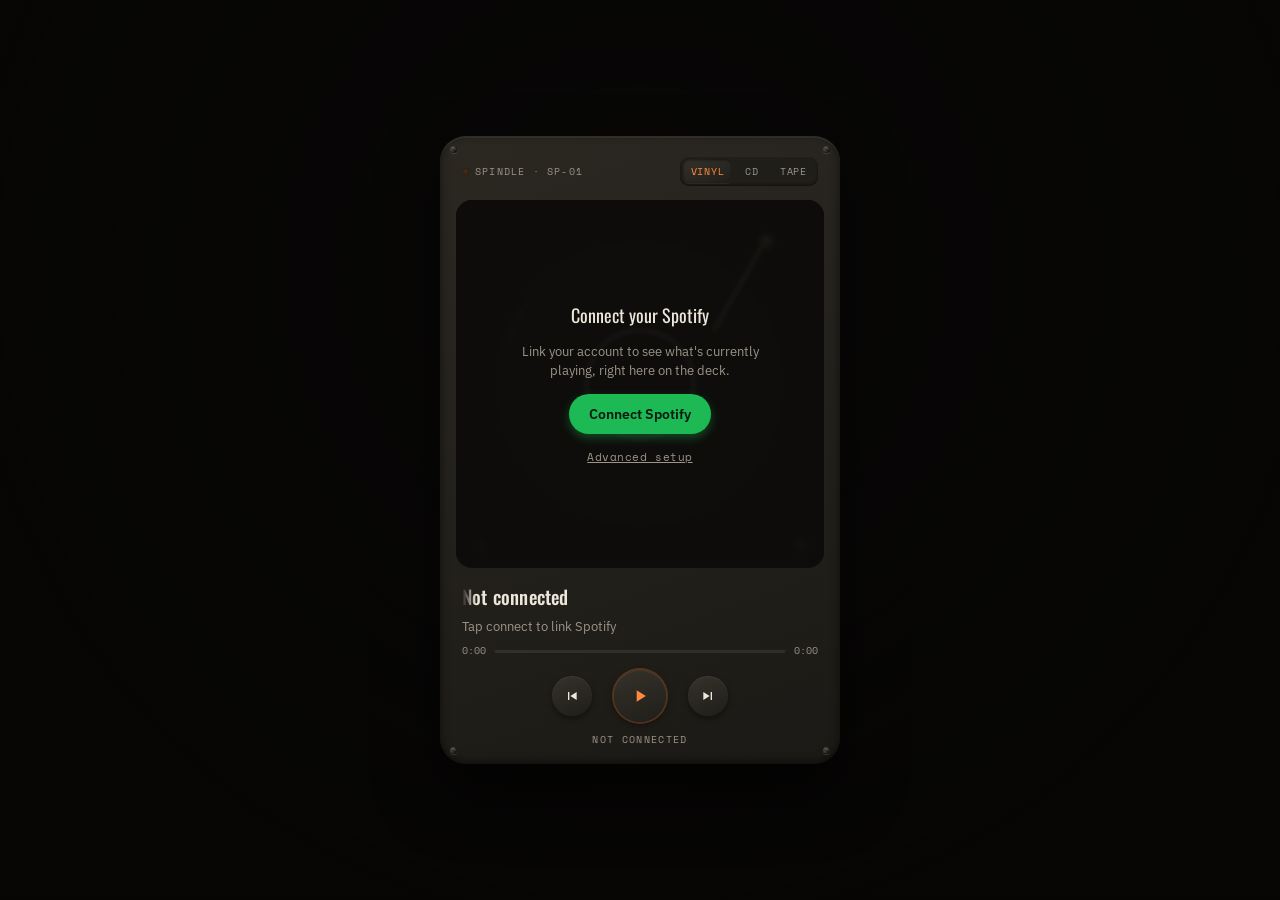
==== index.html @ 4e172e9b "Add files via upload" ====
<!DOCTYPE html>
<html lang="en">
<head>
<meta charset="UTF-8">
<meta name="viewport" content="width=device-width, initial-scale=1, maximum-scale=1, user-scalable=no, viewport-fit=cover">
<meta name="theme-color" content="#1c1a16">
<meta name="mobile-web-app-capable" content="yes">
<meta name="apple-mobile-web-app-capable" content="yes">
<meta name="apple-mobile-web-app-status-bar-style" content="black-translucent">
<title>Spindle — Now Playing</title>
<link rel="manifest" href="manifest.json">
<link rel="icon" href="icon.svg" type="image/svg+xml">
<link rel="apple-touch-icon" href="icon.svg">
<link rel="stylesheet" href="style.css">
</head>
<body>

<div class="ambient-layer" id="ambientA"></div>
<div class="ambient-layer" id="ambientB"></div>
<div class="ambient-scrim"></div>

<div class="stage">
  <div class="deck">
    <span class="screw tl"></span><span class="screw tr"></span>
    <span class="screw bl"></span><span class="screw br"></span>

    <div class="deck-header">
      <div class="brand-plate">
        <span class="power-led" id="powerLed"></span>
        SPINDLE · SP-01
      </div>
      <div class="format-tabs">
        <button class="format-tab active" data-format="vinyl">VINYL</button>
        <button class="format-tab" data-format="cd">CD</button>
        <button class="format-tab" data-format="cassette">TAPE</button>
      </div>
    </div>

    <div class="media-window" id="mediaWindow">

      <div class="media-format active" data-format="vinyl">
        <div class="vinyl-disc-wrap" id="vinylWrap">
          <div class="vinyl-disc">
            <div class="vinyl-label" id="vinylLabel"></div>
          </div>
          <div class="tonearm" id="tonearm">
            <div class="tonearm-pivot"></div>
            <div class="tonearm-rod"></div>
            <div class="tonearm-head"></div>
          </div>
        </div>
      </div>

      <div class="media-format" data-format="cd">
        <div class="cd-disc-wrap" id="cdWrap">
          <div class="cd-disc" id="cdDisc">
            <div class="cd-hub"></div>
          </div>
        </div>
      </div>

      <div class="media-format" data-format="cassette">
        <div class="cassette-body" id="cassetteBody">
          <div class="cassette-label">
            <span class="ct-title" id="cassetteTitle">Not connected</span>
            <span class="ct-sub" id="cassetteSub">SIDE A</span>
          </div>
          <div class="cassette-reels">
            <div class="reel-window">
              <div class="reel" id="reelLeft">
                <div class="reel-tape" id="reelLeftTape"></div>
                <div class="reel-hub"></div>
              </div>
            </div>
            <div class="reel-window">
              <div class="reel" id="reelRight">
                <div class="reel-tape" id="reelRightTape"></div>
                <div class="reel-hub"></div>
              </div>
            </div>
          </div>
        </div>
      </div>

      <div class="connect-overlay" id="connectOverlay">
        <div class="connect-title">Connect your Spotify</div>
        <div class="connect-sub">Link your account to see what's currently playing, right here on the deck.</div>
        <button class="btn-spotify" id="connectBtn">Connect Spotify</button>
        <button class="link-btn" id="openSettingsFromConnect">Advanced setup</button>
      </div>

      <div class="settings-panel hidden" id="settingsPanel">
        <button class="close-x" id="closeSettings">&times;</button>
        <h3>Setup</h3>
        <div class="settings-hint">Paste the Client ID from your Spotify Developer Dashboard app, and the exact Redirect URI you registered there (must match this page's URL exactly).</div>
        <label>Client ID</label>
        <input type="text" id="clientIdInput" autocomplete="off" autocapitalize="off" spellcheck="false">
        <label>Redirect URI</label>
        <input type="text" id="redirectUriInput" autocomplete="off" autocapitalize="off" spellcheck="false">
        <button class="save-btn" id="saveSettings">Save</button>
        <button class="link-btn" id="disconnectBtn" style="margin-top:14px;">Disconnect Spotify account</button>
      </div>

      <button class="corner-btn gear-btn" id="gearBtn" title="Setup">
        <svg viewBox="0 0 24 24"><path d="M19.14,12.94a7.14,7.14,0,0,0,.06-.94,7.14,7.14,0,0,0-.06-.94l2.03-1.58a.5.5,0,0,0,.12-.64l-1.92-3.32a.5.5,0,0,0-.6-.22l-2.39.96a7.3,7.3,0,0,0-1.63-.94L14.4,2.81A.5.5,0,0,0,13.9,2.4h-3.8a.5.5,0,0,0-.5.41l-.36,2.55a7.3,7.3,0,0,0-1.63.94l-2.39-.96a.5.5,0,0,0-.6.22L2.7,8.88a.5.5,0,0,0,.12.64L4.85,11.1a7.14,7.14,0,0,0-.06.94,7.14,7.14,0,0,0,.06.94L2.82,14.56a.5.5,0,0,0-.12.64l1.92,3.32a.5.5,0,0,0,.6.22l2.39-.96a7.3,7.3,0,0,0,1.63.94l.36,2.55a.5.5,0,0,0,.5.41h3.8a.5.5,0,0,0,.5-.41l.36-2.55a7.3,7.3,0,0,0,1.63-.94l2.39.96a.5.5,0,0,0,.6-.22l1.92-3.32a.5.5,0,0,0-.12-.64ZM12,15.5A3.5,3.5,0,1,1,15.5,12,3.5,3.5,0,0,1,12,15.5Z"/></svg>
      </button>

      <button class="corner-btn queue-btn" id="queueBtn" title="Queue">
        <svg viewBox="0 0 24 24"><rect x="4" y="5" width="16" height="2" rx="1"/><rect x="4" y="11" width="16" height="2" rx="1"/><rect x="4" y="17" width="10" height="2" rx="1"/><circle cx="19" cy="18" r="2.6" fill="none" stroke="currentColor" stroke-width="1.4"/><path d="M19,15.6V18" stroke="currentColor" stroke-width="1.4" fill="none" stroke-linecap="round"/></svg>
      </button>

      <div class="queue-panel" id="queuePanel">
        <div class="queue-header">
          <h3>Queue</h3>
          <button class="close-x" id="closeQueue">&times;</button>
        </div>
        <div class="queue-search-row">
          <input type="text" id="queueSearchInput" placeholder="Search a track to add…" autocomplete="off" autocapitalize="off" spellcheck="false">
        </div>
        <div class="queue-scroll">
          <div class="queue-search-results" id="queueSearchResults"></div>
          <div class="queue-divider" id="queueDivider">Next up</div>
          <div class="queue-list" id="queueList"></div>
        </div>
      </div>

    </div>

    <div class="info-strip">
      <div class="track-title-mask"><span class="track-title" id="trackTitle">Not connected</span></div>
      <div class="track-artist" id="trackArtist">Tap connect to link Spotify</div>
      <div class="progress-row">
        <span id="elapsedTime">0:00</span>
        <div class="progress-track"><div class="progress-fill" id="progressFill"></div></div>
        <span id="durationTime">0:00</span>
      </div>
      <div class="transport-row">
        <button class="transport-btn" id="prevBtn">
          <svg viewBox="0 0 24 24"><path d="M6,6h2v12H6ZM9.5,12,19,6V18Z"/></svg>
        </button>
        <button class="transport-btn play" id="playBtn">
          <svg viewBox="0 0 24 24" id="playIcon"><path d="M8,5v14l11-7Z"/></svg>
        </button>
        <button class="transport-btn" id="nextBtn">
          <svg viewBox="0 0 24 24"><path d="M16,6h2v12H16ZM5,6l9.5,6L5,18Z"/></svg>
        </button>
      </div>
      <div class="status-line" id="statusLine">Not connected</div>
    </div>

  </div>
</div>

<div class="toast" id="toast"></div>

<canvas id="colorCanvas" width="24" height="24" style="display:none;"></canvas>

<script src="app.js"></script>
</body>
</html>
---- style.css ----
@import url('https://fonts.googleapis.com/css2?family=Oswald:wght@400;500;600;700&family=IBM+Plex+Sans:wght@400;500;600&family=Space+Mono:wght@400;700&display=swap');

:root {
  --chassis-1: #2b2822;
  --chassis-2: #1c1a16;
  --panel: #201e19;
  --bevel-light: rgba(255,255,255,0.06);
  --bevel-dark: rgba(0,0,0,0.55);
  --amber: #ff8a3d;
  --amber-dim: #6b4523;
  --green-led: #6fcf77;
  --cream: #ede6da;
  --cream-dim: #9c9488;
  --vinyl-black: #0b0b0c;
  --vinyl-groove: #221f21;
  --cassette-shell: #3a362f;
  --cassette-shell-2: #47423a;
  --spotify-green: #1db954;
  --art-accent: 255, 138, 61; /* r,g,b — overwritten at runtime from album art */
  --radius-chassis: 26px;
  --radius-window: 16px;
  --radius-btn: 10px;
  --font-display: 'Oswald', sans-serif;
  --font-body: 'IBM Plex Sans', sans-serif;
  --font-mono: 'Space Mono', monospace;
}

* { box-sizing: border-box; -webkit-tap-highlight-color: transparent; }

html, body {
  height: 100%;
  margin: 0;
  overflow: hidden;
  background: #0a0908;
  font-family: var(--font-body);
  color: var(--cream);
  user-select: none;
}

button { font-family: inherit; }

/* ---------- Ambient backdrop, tinted by current album art ---------- */
.ambient-layer {
  position: fixed; inset: -10%;
  background-size: cover;
  background-position: center;
  filter: blur(70px) saturate(1.5) brightness(0.42);
  transform: scale(1.15);
  transition: opacity 1.1s ease;
  opacity: 0;
}
.ambient-layer.visible { opacity: 1; }
.ambient-scrim {
  position: fixed; inset: 0;
  background: radial-gradient(ellipse at 50% 30%, rgba(0,0,0,0.15), rgba(6,5,4,0.82) 75%);
  pointer-events: none;
}

/* ---------- Stage / centering ---------- */
.stage {
  position: relative;
  height: 100%;
  display: flex;
  align-items: center;
  justify-content: center;
  padding: 18px;
}

/* ---------- Deck chassis ---------- */
.deck {
  position: relative;
  width: min(94vw, 400px);
  background: linear-gradient(160deg, var(--chassis-1), var(--chassis-2));
  border-radius: var(--radius-chassis);
  padding: 16px 16px 18px;
  box-shadow:
    0 30px 60px rgba(0,0,0,0.55),
    0 2px 0 var(--bevel-light) inset,
    0 -2px 10px var(--bevel-dark) inset;
  display: flex;
  flex-direction: column;
  gap: 12px;
}

.screw {
  position: absolute;
  width: 7px; height: 7px;
  border-radius: 50%;
  background: radial-gradient(circle at 35% 35%, #6b665c, #17150f 70%);
  box-shadow: 0 1px 1px rgba(255,255,255,0.15);
}
.screw::after {
  content: '';
  position: absolute; top: 50%; left: 12%;
  width: 76%; height: 1px;
  background: rgba(0,0,0,0.6);
  transform: translateY(-50%) rotate(35deg);
}
.screw.tl { top: 10px; left: 10px; }
.screw.tr { top: 10px; right: 10px; }
.screw.bl { bottom: 10px; left: 10px; }
.screw.br { bottom: 10px; right: 10px; }

/* ---------- Header: brand plate, LED, format tabs ---------- */
.deck-header {
  display: flex;
  align-items: center;
  justify-content: space-between;
  padding: 4px 6px 2px;
}

.brand-plate {
  font-family: var(--font-mono);
  font-size: 10px;
  letter-spacing: 0.12em;
  color: var(--cream-dim);
  display: flex;
  align-items: center;
  gap: 6px;
}

.power-led {
  width: 7px; height: 7px;
  border-radius: 50%;
  background: #402a1a;
  box-shadow: 0 0 2px rgba(0,0,0,0.6) inset;
  transition: background 0.4s, box-shadow 0.4s;
}
.power-led.on {
  background: var(--amber);
  box-shadow: 0 0 6px 2px rgba(255,138,61,0.7), 0 0 1px rgba(0,0,0,0.4) inset;
  animation: led-pulse 1.8s ease-in-out infinite;
}
@keyframes led-pulse {
  0%, 100% { opacity: 1; }
  50% { opacity: 0.75; }
}

.format-tabs {
  display: flex;
  gap: 5px;
  background: var(--panel);
  padding: 3px;
  border-radius: 9px;
  box-shadow: 0 1px 0 var(--bevel-light) inset, 0 -1px 3px var(--bevel-dark) inset;
}
.format-tab {
  border: none;
  background: transparent;
  color: var(--cream-dim);
  font-family: var(--font-mono);
  font-size: 9.5px;
  letter-spacing: 0.08em;
  padding: 5px 8px;
  border-radius: 6px;
  cursor: pointer;
  transition: all 0.2s;
}
.format-tab.active {
  background: linear-gradient(160deg, #35322b, #201e19);
  color: var(--amber);
  box-shadow: 0 1px 3px var(--bevel-dark) inset, 0 1px 0 var(--bevel-light);
}

/* ---------- Media window ---------- */
.media-window {
  position: relative;
  aspect-ratio: 1 / 1;
  border-radius: var(--radius-window);
  background: #0e0d0b;
  box-shadow:
    0 2px 6px var(--bevel-dark) inset,
    0 -1px 0 var(--bevel-light) inset;
  overflow: hidden;
  touch-action: pan-y;
}

.media-format {
  position: absolute; inset: 0;
  display: flex;
  align-items: center;
  justify-content: center;
  opacity: 0;
  transform: scale(0.94);
  transition: opacity 0.45s ease, transform 0.45s ease;
  pointer-events: none;
}
.media-format.active {
  opacity: 1;
  transform: scale(1);
  pointer-events: auto;
}

/* ---------- VINYL ---------- */
.vinyl-disc-wrap {
  position: relative;
  width: 78%;
  aspect-ratio: 1/1;
  animation: spin-vinyl 1.8s linear infinite;
  animation-play-state: paused;
}
.vinyl-disc-wrap.spinning { animation-play-state: running; }
@keyframes spin-vinyl { to { transform: rotate(360deg); } }

.vinyl-disc {
  width: 100%; height: 100%;
  border-radius: 50%;
  background:
    repeating-radial-gradient(circle at center,
      var(--vinyl-groove) 0px, var(--vinyl-groove) 1px,
      var(--vinyl-black) 2px, var(--vinyl-black) 3px);
  box-shadow: 0 10px 26px rgba(0,0,0,0.6), 0 0 0 2px rgba(0,0,0,0.4);
  display: flex;
  align-items: center;
  justify-content: center;
  position: relative;
}
.vinyl-disc::before {
  content: '';
  position: absolute; inset: 0;
  border-radius: 50%;
  background: linear-gradient(115deg, rgba(255,255,255,0.09) 0%, rgba(255,255,255,0) 30%);
}
.vinyl-label {
  width: 38%; height: 38%;
  border-radius: 50%;
  background-size: cover;
  background-position: center;
  border: 3px solid rgba(237,230,218,0.85);
  box-shadow: 0 0 0 1px rgba(0,0,0,0.5);
  position: relative;
}
.vinyl-label::after {
  content: '';
  position: absolute; top: 50%; left: 50%;
  width: 9px; height: 9px;
  background: #0b0b0c;
  border-radius: 50%;
  transform: translate(-50%, -50%);
  box-shadow: 0 0 0 1px rgba(255,255,255,0.15);
}
.tonearm {
  position: absolute;
  top: -4%; right: 2%;
  width: 44%;
  height: 44%;
  transform-origin: 92% 8%;
  transform: rotate(-18deg);
  transition: transform 0.6s cubic-bezier(.4,1.4,.5,1);
  z-index: 2;
}
.tonearm.playing { transform: rotate(6deg); }
.tonearm-pivot {
  position: absolute; top: 4%; right: 4%;
  width: 14px; height: 14px;
  border-radius: 50%;
  background: radial-gradient(circle at 35% 35%, #cfc7b8, #6d675a 75%);
  box-shadow: 0 2px 4px rgba(0,0,0,0.5);
}
.tonearm-rod {
  position: absolute; top: 9%; right: 9%;
  width: 4px; height: 82%;
  background: linear-gradient(90deg, #7d766a, #d8d0c1 45%, #7d766a);
  border-radius: 2px;
  transform-origin: top center;
  transform: rotate(48deg);
  box-shadow: 0 1px 2px rgba(0,0,0,0.4);
}
.tonearm-head {
  position: absolute; bottom: 6%; left: -14%;
  width: 16px; height: 9px;
  background: linear-gradient(160deg, #3a3730, #17150f);
  border-radius: 2px;
  box-shadow: 0 1px 2px rgba(0,0,0,0.5);
}

/* ---------- CD ---------- */
.cd-disc-wrap {
  width: 82%;
  aspect-ratio: 1/1;
  animation: spin-cd 1.1s linear infinite;
  animation-play-state: paused;
}
.cd-disc-wrap.spinning { animation-play-state: running; }
@keyframes spin-cd { to { transform: rotate(360deg); } }

.cd-disc {
  width: 100%; height: 100%;
  border-radius: 50%;
  background-size: cover;
  background-position: center;
  position: relative;
  box-shadow: 0 10px 26px rgba(0,0,0,0.6), 0 0 0 1px rgba(255,255,255,0.08);
}
.cd-disc::before {
  /* holographic sheen */
  content: '';
  position: absolute; inset: 0;
  border-radius: 50%;
  background: conic-gradient(from 0deg,
    rgba(255,255,255,0.02), rgba(160,255,240,0.16), rgba(255,160,255,0.14),
    rgba(255,255,160,0.14), rgba(160,200,255,0.16), rgba(255,255,255,0.02));
  mix-blend-mode: color-dodge;
  opacity: 0.5;
}
.cd-disc::after {
  content: '';
  position: absolute; inset: 0;
  border-radius: 50%;
  background: linear-gradient(120deg, rgba(255,255,255,0.22) 0%, rgba(255,255,255,0) 22%);
}
.cd-hub {
  position: absolute; top: 50%; left: 50%;
  width: 30%; height: 30%;
  transform: translate(-50%, -50%);
  border-radius: 50%;
  background: radial-gradient(circle at center, #cfd3d6 0%, #cfd3d6 34%, rgba(207,211,214,0.35) 36%, rgba(207,211,214,0.35) 62%, #100f0d 64%, #100f0d 100%);
  box-shadow: 0 0 0 1px rgba(0,0,0,0.3);
}

/* ---------- CASSETTE ---------- */
.cassette-body {
  width: 88%;
  aspect-ratio: 1.58/1;
  background: linear-gradient(165deg, var(--cassette-shell-2), var(--cassette-shell));
  border-radius: 10px;
  box-shadow:
    0 12px 26px rgba(0,0,0,0.55),
    0 1px 0 var(--bevel-light) inset,
    0 -12px 20px rgba(0,0,0,0.35) inset;
  position: relative;
  padding: 10%;
  display: flex;
  flex-direction: column;
  gap: 6%;
}
.cassette-label {
  background: var(--cream);
  border-radius: 4px;
  padding: 6% 8%;
  display: flex;
  flex-direction: column;
  gap: 2px;
  box-shadow: 0 1px 3px rgba(0,0,0,0.3);
}
.cassette-label .ct-title {
  font-family: var(--font-display);
  font-size: 12px;
  color: #1c1a16;
  letter-spacing: 0.02em;
  white-space: nowrap;
  overflow: hidden;
  text-overflow: ellipsis;
}
.cassette-label .ct-sub {
  font-family: var(--font-mono);
  font-size: 8px;
  color: #6b665c;
  letter-spacing: 0.1em;
}
.cassette-reels {
  flex: 1;
  display: flex;
  align-items: center;
  justify-content: space-between;
  padding: 0 6%;
  position: relative;
}
.cassette-reels::before {
  /* tape window strip */
  content: '';
  position: absolute; left: 14%; right: 14%; top: 50%;
  height: 34%;
  transform: translateY(-50%);
  background: rgba(10,9,7,0.55);
  border-radius: 6px;
  box-shadow: 0 1px 2px rgba(0,0,0,0.4) inset;
}
.reel-window {
  width: 30%;
  aspect-ratio: 1/1;
  border-radius: 50%;
  background: rgba(10,9,7,0.6);
  box-shadow: 0 1px 3px rgba(0,0,0,0.5) inset;
  display: flex;
  align-items: center;
  justify-content: center;
  z-index: 1;
}
.reel {
  width: 100%; height: 100%;
  border-radius: 50%;
  position: relative;
  animation: spin-reel 2.4s linear infinite;
  animation-play-state: paused;
}
.reel.spinning { animation-play-state: running; }
@keyframes spin-reel { to { transform: rotate(360deg); } }
.reel-tape {
  position: absolute; inset: 8%;
  border-radius: 50%;
  background: radial-gradient(circle at center, #171512 0%, #171512 60%, rgba(var(--art-accent),0.55) 62%, rgba(var(--art-accent),0.55) 100%);
  transition: inset 0.4s ease;
}
.reel-hub {
  position: absolute; inset: 38%;
  border-radius: 50%;
  background: linear-gradient(160deg, #d8d0c1, #8a8375);
  box-shadow: 0 1px 2px rgba(0,0,0,0.5);
}
.reel-hub::before, .reel-hub::after {
  content: '';
  position: absolute; top: 50%; left: 50%;
  width: 68%; height: 14%;
  background: #171512;
  transform: translate(-50%,-50%);
  border-radius: 2px;
}
.reel-hub::after { transform: translate(-50%,-50%) rotate(90deg); }

.media-format[data-format="cassette"] {
  perspective: 1000px;
}
.cassette-body {
  cursor: pointer;
  transition: transform 0.55s cubic-bezier(.5,0,.25,1), opacity 0.5s ease, filter 0.5s ease;
  transform-origin: 4% center;
  backface-visibility: hidden;
}
.cassette-body.flip-open {
  transform: rotateY(-52deg) translateX(-4%) scale(0.96);
  opacity: 0.35;
  filter: brightness(0.6);
}

/* ---------- Info strip ---------- */
.info-strip {
  padding: 2px 6px 0;
  display: flex;
  flex-direction: column;
  gap: 8px;
}
.track-title-mask {
  overflow: hidden;
  white-space: nowrap;
  mask-image: linear-gradient(90deg, transparent, black 4%, black 96%, transparent);
  -webkit-mask-image: linear-gradient(90deg, transparent, black 4%, black 96%, transparent);
}
.track-title {
  display: inline-block;
  font-family: var(--font-display);
  font-size: 19px;
  font-weight: 500;
  letter-spacing: 0.01em;
  color: var(--cream);
}
.track-title.scrolling {
  animation: marquee linear infinite;
  animation-duration: var(--marquee-duration, 8s);
  padding-right: 40px;
}
@keyframes marquee {
  0%, 12% { transform: translateX(0); }
  88%, 100% { transform: translateX(calc(-1 * var(--marquee-distance, 0px))); }
}
.track-artist {
  font-family: var(--font-body);
  font-size: 13px;
  color: var(--cream-dim);
  white-space: nowrap;
  overflow: hidden;
  text-overflow: ellipsis;
}
.track-device {
  font-family: var(--font-mono);
  font-size: 9.5px;
  color: var(--cream-dim);
  opacity: 0.7;
  letter-spacing: 0.06em;
}

.progress-row {
  display: flex;
  align-items: center;
  gap: 8px;
  font-family: var(--font-mono);
  font-size: 10px;
  color: var(--cream-dim);
}
.progress-track {
  flex: 1;
  height: 4px;
  border-radius: 2px;
  background: rgba(255,255,255,0.08);
  box-shadow: 0 1px 1px rgba(0,0,0,0.4) inset;
  overflow: hidden;
}
.progress-fill {
  height: 100%;
  width: 0%;
  background: linear-gradient(90deg, rgba(var(--art-accent),0.9), var(--amber));
  transition: width 0.4s linear;
}

.transport-row {
  display: flex;
  align-items: center;
  justify-content: center;
  gap: 22px;
  padding: 4px 0 0;
}
.transport-btn {
  border: none;
  background: linear-gradient(160deg, #35322b, #201e19);
  color: var(--cream);
  width: 40px; height: 40px;
  border-radius: 50%;
  display: flex;
  align-items: center;
  justify-content: center;
  box-shadow: 0 3px 6px rgba(0,0,0,0.4), 0 1px 0 var(--bevel-light) inset;
  cursor: pointer;
}
.transport-btn:active { box-shadow: 0 1px 2px rgba(0,0,0,0.5) inset; }
.transport-btn.play {
  width: 52px; height: 52px;
  color: var(--amber);
  box-shadow: 0 0 0 2px rgba(255,138,61,0.25), 0 3px 8px rgba(0,0,0,0.45), 0 1px 0 var(--bevel-light) inset;
}
.transport-btn svg { width: 16px; height: 16px; fill: currentColor; }
.transport-btn.play svg { width: 20px; height: 20px; }

.status-line {
  text-align: center;
  font-family: var(--font-mono);
  font-size: 9.5px;
  letter-spacing: 0.14em;
  color: var(--cream-dim);
  text-transform: uppercase;
  padding-top: 2px;
}

/* ---------- Connect overlay ---------- */
.connect-overlay {
  position: absolute; inset: 0;
  background: rgba(14,13,11,0.94);
  backdrop-filter: blur(2px);
  display: flex;
  flex-direction: column;
  align-items: center;
  justify-content: center;
  gap: 14px;
  padding: 24px;
  text-align: center;
  z-index: 5;
  border-radius: var(--radius-window);
}
.connect-overlay.hidden { display: none; }
.connect-title {
  font-family: var(--font-display);
  font-size: 18px;
  color: var(--cream);
}
.connect-sub {
  font-family: var(--font-body);
  font-size: 12.5px;
  color: var(--cream-dim);
  max-width: 260px;
  line-height: 1.5;
}
.btn-spotify {
  border: none;
  background: var(--spotify-green);
  color: #0a1a10;
  font-family: var(--font-body);
  font-weight: 600;
  font-size: 13.5px;
  padding: 11px 20px;
  border-radius: 24px;
  cursor: pointer;
  box-shadow: 0 4px 10px rgba(29,185,84,0.35);
}
.link-btn {
  background: none; border: none;
  color: var(--cream-dim);
  font-family: var(--font-mono);
  font-size: 10.5px;
  text-decoration: underline;
  cursor: pointer;
  letter-spacing: 0.05em;
}

.settings-panel {
  position: absolute; inset: 0;
  background: #17150f;
  border-radius: var(--radius-window);
  padding: 20px;
  z-index: 6;
  display: flex;
  flex-direction: column;
  gap: 10px;
  overflow-y: auto;
}
.settings-panel.hidden { display: none; }
.settings-panel h3 {
  font-family: var(--font-display);
  font-weight: 500;
  font-size: 15px;
  margin: 0 0 4px;
  color: var(--cream);
}
.settings-panel label {
  font-family: var(--font-mono);
  font-size: 9.5px;
  letter-spacing: 0.08em;
  color: var(--cream-dim);
  text-transform: uppercase;
}
.settings-panel input {
  background: #0e0d0b;
  border: 1px solid rgba(255,255,255,0.1);
  color: var(--cream);
  font-family: var(--font-mono);
  font-size: 12px;
  padding: 9px 10px;
  border-radius: 8px;
  margin-bottom: 6px;
}
.settings-panel .save-btn {
  margin-top: 4px;
  border: none;
  background: var(--amber);
  color: #201200;
  font-weight: 700;
  font-family: var(--font-body);
  font-size: 13px;
  padding: 10px;
  border-radius: 8px;
  cursor: pointer;
}
.settings-panel .close-x {
  position: absolute; top: 12px; right: 14px;
  background: none; border: none;
  color: var(--cream-dim);
  font-size: 18px;
  cursor: pointer;
}
.settings-hint {
  font-size: 10.5px;
  color: var(--cream-dim);
  line-height: 1.5;
  font-family: var(--font-body);
}
.corner-btn {
  position: absolute; bottom: 10px;
  background: none; border: none;
  color: var(--cream-dim);
  opacity: 0.6;
  width: 26px; height: 26px;
  cursor: pointer;
  z-index: 4;
}
.corner-btn svg { width: 100%; height: 100%; fill: currentColor; }
.gear-btn { right: 10px; }
.queue-btn { left: 10px; }

/* ---------- Queue panel ---------- */
.queue-panel {
  position: absolute; inset: 0;
  background: rgba(18,16,13,0.97);
  border-radius: var(--radius-window);
  z-index: 8;
  padding: 16px 14px 12px;
  display: flex;
  flex-direction: column;
  gap: 10px;
  opacity: 0;
  transform: translateY(22px) scale(0.98);
  pointer-events: none;
  transition: opacity 0.4s ease, transform 0.4s cubic-bezier(.2,.9,.3,1);
}
.queue-panel.visible {
  opacity: 1;
  transform: translateY(0) scale(1);
  pointer-events: auto;
}
.queue-header {
  display: flex;
  align-items: center;
  justify-content: space-between;
}
.queue-header h3 {
  margin: 0;
  font-family: var(--font-display);
  font-weight: 500;
  font-size: 16px;
  color: var(--cream);
  letter-spacing: 0.02em;
}
.queue-header .close-x { position: static; }
.queue-search-row input {
  width: 100%;
  background: #0e0d0b;
  border: 1px solid rgba(255,255,255,0.1);
  color: var(--cream);
  font-family: var(--font-body);
  font-size: 13px;
  padding: 9px 11px;
  border-radius: 20px;
}
.queue-search-row input:focus {
  outline: none;
  border-color: rgba(255,138,61,0.5);
}
.queue-scroll {
  flex: 1;
  overflow-y: auto;
  display: flex;
  flex-direction: column;
  gap: 2px;
}
.queue-divider {
  font-family: var(--font-mono);
  font-size: 9.5px;
  letter-spacing: 0.14em;
  text-transform: uppercase;
  color: var(--cream-dim);
  padding: 8px 2px 4px;
  border-top: 1px solid rgba(255,255,255,0.07);
  margin-top: 4px;
}
.queue-search-results:empty + .queue-divider { border-top: none; margin-top: 0; }
.queue-row {
  display: flex;
  align-items: center;
  gap: 10px;
  padding: 6px 2px;
}
.queue-thumb {
  width: 36px; height: 36px;
  border-radius: 4px;
  object-fit: cover;
  background: #26241f;
  flex-shrink: 0;
}
.queue-meta {
  flex: 1;
  min-width: 0;
  display: flex;
  flex-direction: column;
  gap: 1px;
}
.queue-track-name {
  font-family: var(--font-body);
  font-weight: 500;
  font-size: 12.5px;
  color: var(--cream);
  white-space: nowrap;
  overflow: hidden;
  text-overflow: ellipsis;
}
.queue-track-artist {
  font-family: var(--font-body);
  font-size: 11px;
  color: var(--cream-dim);
  white-space: nowrap;
  overflow: hidden;
  text-overflow: ellipsis;
}
.queue-add-btn {
  border: none;
  background: rgba(255,138,61,0.14);
  color: var(--amber);
  width: 28px; height: 28px;
  border-radius: 50%;
  flex-shrink: 0;
  display: flex;
  align-items: center;
  justify-content: center;
  cursor: pointer;
}
.queue-add-btn svg { width: 16px; height: 16px; fill: currentColor; }
.queue-add-btn:disabled { opacity: 0.4; }
.queue-empty {
  font-family: var(--font-body);
  font-size: 12px;
  color: var(--cream-dim);
  padding: 8px 2px;
}

.toast {
  position: fixed;
  left: 50%; bottom: 26px;
  transform: translateX(-50%) translateY(20px);
  background: #201e19;
  color: var(--cream);
  font-family: var(--font-body);
  font-size: 12.5px;
  padding: 10px 16px;
  border-radius: 20px;
  box-shadow: 0 6px 16px rgba(0,0,0,0.5);
  opacity: 0;
  transition: opacity 0.3s, transform 0.3s;
  pointer-events: none;
  z-index: 20;
  max-width: 80vw;
  text-align: center;
}
.toast.show { opacity: 1; transform: translateX(-50%) translateY(0); }

@media (prefers-reduced-motion: reduce) {
  .vinyl-disc-wrap, .cd-disc-wrap, .reel, .power-led { animation: none !important; }
}
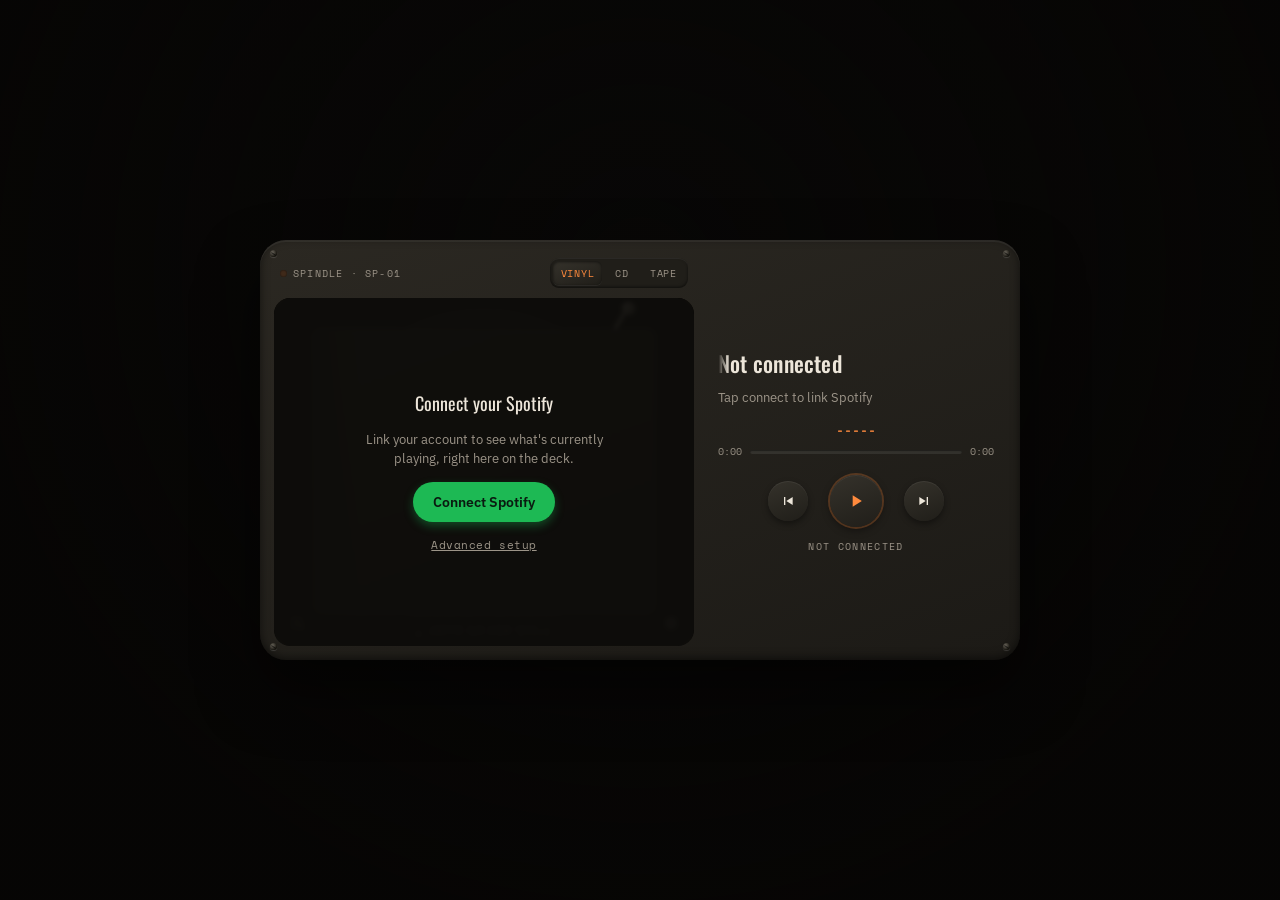
==== commit 193f5702: "Add files via upload" ====
--- a/index.html
+++ b/index.html
@@ -39,23 +39,29 @@
     <div class="media-window" id="mediaWindow">
 
       <div class="media-format active" data-format="vinyl">
-        <div class="vinyl-disc-wrap" id="vinylWrap">
-          <div class="vinyl-disc">
-            <div class="vinyl-label" id="vinylLabel"></div>
+        <div class="vinyl-case">
+          <div class="vinyl-disc-wrap" id="vinylWrap">
+            <div class="vinyl-disc">
+              <div class="vinyl-label" id="vinylLabel"></div>
+            </div>
+            <div class="tonearm" id="tonearm">
+              <div class="tonearm-pivot"></div>
+              <div class="tonearm-rod"></div>
+              <div class="tonearm-head"></div>
+            </div>
           </div>
-          <div class="tonearm" id="tonearm">
-            <div class="tonearm-pivot"></div>
-            <div class="tonearm-rod"></div>
-            <div class="tonearm-head"></div>
-          </div>
+          <div class="vinyl-lid" id="vinylLid"></div>
         </div>
       </div>
 
       <div class="media-format" data-format="cd">
-        <div class="cd-disc-wrap" id="cdWrap">
-          <div class="cd-disc" id="cdDisc">
-            <div class="cd-hub"></div>
+        <div class="cd-case">
+          <div class="cd-disc-wrap" id="cdWrap">
+            <div class="cd-disc" id="cdDisc">
+              <div class="cd-hub"></div>
+            </div>
           </div>
+          <div class="cd-lid" id="cdLid"></div>
         </div>
       </div>
 
@@ -124,11 +130,16 @@
         </div>
       </div>
 
+      <div class="swipe-hint" id="swipeHint">▲ swipe up for queue</div>
+
     </div>
 
     <div class="info-strip">
       <div class="track-title-mask"><span class="track-title" id="trackTitle">Not connected</span></div>
       <div class="track-artist" id="trackArtist">Tap connect to link Spotify</div>
+      <div class="equalizer" id="equalizer">
+        <span class="bar"></span><span class="bar"></span><span class="bar"></span><span class="bar"></span><span class="bar"></span>
+      </div>
       <div class="progress-row">
         <span id="elapsedTime">0:00</span>
         <div class="progress-track"><div class="progress-fill" id="progressFill"></div></div>
--- a/style.css
+++ b/style.css
@@ -28,7 +28,7 @@
 * { box-sizing: border-box; -webkit-tap-highlight-color: transparent; }
 
 html, body {
-  height: 100%;
+  height: 100dvh;
   margin: 0;
   overflow: hidden;
   background: #0a0908;
@@ -59,27 +59,28 @@
 /* ---------- Stage / centering ---------- */
 .stage {
   position: relative;
-  height: 100%;
-  display: flex;
-  align-items: center;
-  justify-content: center;
-  padding: 18px;
+  height: 100dvh;
+  display: flex;
+  align-items: center;
+  justify-content: center;
+  padding: max(10px, env(safe-area-inset-top)) max(10px, env(safe-area-inset-right)) max(10px, env(safe-area-inset-bottom)) max(10px, env(safe-area-inset-left));
 }
 
 /* ---------- Deck chassis ---------- */
 .deck {
   position: relative;
-  width: min(94vw, 400px);
+  width: min(96vw, 460px);
+  max-height: 96dvh;
   background: linear-gradient(160deg, var(--chassis-1), var(--chassis-2));
   border-radius: var(--radius-chassis);
-  padding: 16px 16px 18px;
+  padding: 14px 14px 16px;
   box-shadow:
     0 30px 60px rgba(0,0,0,0.55),
     0 2px 0 var(--bevel-light) inset,
     0 -2px 10px var(--bevel-dark) inset;
   display: flex;
   flex-direction: column;
-  gap: 12px;
+  gap: 10px;
 }
 
 .screw {
@@ -166,13 +167,14 @@
 .media-window {
   position: relative;
   aspect-ratio: 1 / 1;
+  min-height: 0;
   border-radius: var(--radius-window);
   background: #0e0d0b;
   box-shadow:
     0 2px 6px var(--bevel-dark) inset,
     0 -1px 0 var(--bevel-light) inset;
   overflow: hidden;
-  touch-action: pan-y;
+  touch-action: none;
 }
 
 .media-format {
@@ -192,6 +194,41 @@
 }
 
 /* ---------- VINYL ---------- */
+.media-format[data-format="vinyl"] { perspective: 1200px; }
+.vinyl-case {
+  position: relative;
+  width: 100%; height: 100%;
+  display: flex;
+  align-items: center;
+  justify-content: center;
+}
+.vinyl-lid {
+  position: absolute;
+  top: 9%; left: 9%;
+  width: 82%; height: 82%;
+  transform-origin: top center;
+  background: linear-gradient(160deg, #2b2822, #1a1815);
+  background-size: cover;
+  background-position: center;
+  border-radius: 10px;
+  box-shadow: 0 16px 32px rgba(0,0,0,0.55), 0 1px 0 rgba(255,255,255,0.08) inset;
+  transform: rotateX(0deg);
+  transition: transform 0.65s cubic-bezier(.5,0,.25,1), opacity 0.5s ease, box-shadow 0.5s;
+  z-index: 3;
+  backface-visibility: hidden;
+}
+.vinyl-lid::after {
+  content: '';
+  position: absolute; left: 0; top: 0; bottom: 0; width: 14%;
+  background: linear-gradient(90deg, rgba(0,0,0,0.4), rgba(0,0,0,0));
+  border-radius: 10px 0 0 10px;
+}
+.vinyl-lid.open {
+  transform: rotateX(-122deg);
+  opacity: 0.12;
+  box-shadow: none;
+}
+
 .vinyl-disc-wrap {
   position: relative;
   width: 78%;
@@ -246,7 +283,7 @@
   height: 44%;
   transform-origin: 92% 8%;
   transform: rotate(-18deg);
-  transition: transform 0.6s cubic-bezier(.4,1.4,.5,1);
+  transition: transform 0.6s cubic-bezier(.4,1.4,.5,1) 0.25s;
   z-index: 2;
 }
 .tonearm.playing { transform: rotate(6deg); }
@@ -275,6 +312,35 @@
 }
 
 /* ---------- CD ---------- */
+.media-format[data-format="cd"] { perspective: 1200px; }
+.cd-case {
+  position: relative;
+  width: 100%; height: 100%;
+  display: flex;
+  align-items: center;
+  justify-content: center;
+}
+.cd-lid {
+  position: absolute;
+  top: 9%; left: 9%;
+  width: 82%; height: 82%;
+  transform-origin: top center;
+  background: linear-gradient(160deg, #2b2822, #1a1815);
+  background-size: cover;
+  background-position: center;
+  border-radius: 8px;
+  box-shadow: 0 16px 32px rgba(0,0,0,0.5), 0 1px 0 rgba(255,255,255,0.08) inset;
+  transform: rotateX(0deg);
+  transition: transform 0.65s cubic-bezier(.5,0,.25,1), opacity 0.5s ease, box-shadow 0.5s;
+  z-index: 3;
+  backface-visibility: hidden;
+}
+.cd-lid.open {
+  transform: rotateX(-122deg);
+  opacity: 0.12;
+  box-shadow: none;
+}
+
 .cd-disc-wrap {
   width: 82%;
   aspect-ratio: 1/1;
@@ -479,6 +545,41 @@
   letter-spacing: 0.06em;
 }
 
+/* ---------- Equalizer ---------- */
+.equalizer {
+  display: flex;
+  align-items: flex-end;
+  justify-content: center;
+  gap: 4px;
+  height: 18px;
+  padding: 1px 0 2px;
+}
+.equalizer .bar {
+  width: 4px;
+  height: 100%;
+  border-radius: 2px;
+  background: linear-gradient(180deg, rgba(var(--art-accent), 0.95), var(--amber));
+  transform: scaleY(0.12);
+  transform-origin: bottom;
+  animation: eq-bounce 1s ease-in-out infinite;
+  animation-play-state: paused;
+  opacity: 0.85;
+}
+.equalizer.active .bar { animation-play-state: running; }
+.equalizer .bar:nth-child(1) { animation-duration: 0.62s; animation-delay: -0.3s; }
+.equalizer .bar:nth-child(2) { animation-duration: 0.81s; animation-delay: -0.1s; }
+.equalizer .bar:nth-child(3) { animation-duration: 0.54s; animation-delay: -0.5s; }
+.equalizer .bar:nth-child(4) { animation-duration: 0.73s; animation-delay: -0.2s; }
+.equalizer .bar:nth-child(5) { animation-duration: 0.88s; animation-delay: -0.4s; }
+@keyframes eq-bounce {
+  0%   { transform: scaleY(0.14); }
+  20%  { transform: scaleY(0.7); }
+  40%  { transform: scaleY(0.3); }
+  60%  { transform: scaleY(0.95); }
+  80%  { transform: scaleY(0.45); }
+  100% { transform: scaleY(0.14); }
+}
+
 .progress-row {
   display: flex;
   align-items: center;
@@ -663,6 +764,26 @@
 .corner-btn svg { width: 100%; height: 100%; fill: currentColor; }
 .gear-btn { right: 10px; }
 .queue-btn { left: 10px; }
+
+.swipe-hint {
+  position: absolute;
+  bottom: 8px; left: 50%;
+  transform: translateX(-50%);
+  font-family: var(--font-mono);
+  font-size: 8.5px;
+  letter-spacing: 0.1em;
+  text-transform: uppercase;
+  color: var(--cream-dim);
+  opacity: 0.5;
+  pointer-events: none;
+  z-index: 2;
+  animation: hint-bob 2.6s ease-in-out infinite;
+}
+.swipe-hint.hidden { display: none; }
+@keyframes hint-bob {
+  0%, 100% { transform: translateX(-50%) translateY(0); }
+  50% { transform: translateX(-50%) translateY(-3px); }
+}
 
 /* ---------- Queue panel ---------- */
 .queue-panel {
@@ -809,5 +930,43 @@
 .toast.show { opacity: 1; transform: translateX(-50%) translateY(0); }
 
 @media (prefers-reduced-motion: reduce) {
-  .vinyl-disc-wrap, .cd-disc-wrap, .reel, .power-led { animation: none !important; }
-}
+  .vinyl-disc-wrap, .cd-disc-wrap, .reel, .power-led, .equalizer .bar, .swipe-hint { animation: none !important; }
+}
+
+/* ---------- Landscape layout ---------- */
+@media (orientation: landscape) {
+  .stage { padding: max(8px, env(safe-area-inset-top)) max(14px, env(safe-area-inset-right)) max(8px, env(safe-area-inset-bottom)) max(14px, env(safe-area-inset-left)); }
+
+  .deck {
+    width: min(94vw, 760px);
+    height: min(94dvh, 420px);
+    max-height: 94dvh;
+    display: grid;
+    grid-template-columns: min(94dvh, 420px) 1fr;
+    grid-template-rows: auto 1fr;
+    grid-template-areas:
+      "header info"
+      "media  info";
+    column-gap: 16px;
+    row-gap: 8px;
+    padding: 14px 18px 14px 14px;
+  }
+  .deck-header { grid-area: header; }
+  .media-window {
+    grid-area: media;
+    width: 100%;
+    height: 100%;
+    aspect-ratio: unset;
+    align-self: stretch;
+  }
+  .info-strip {
+    grid-area: info;
+    display: flex;
+    flex-direction: column;
+    justify-content: center;
+    gap: 10px;
+    padding: 0 8px;
+  }
+  .track-title { font-size: 22px; }
+  .transport-row { padding-top: 6px; }
+}
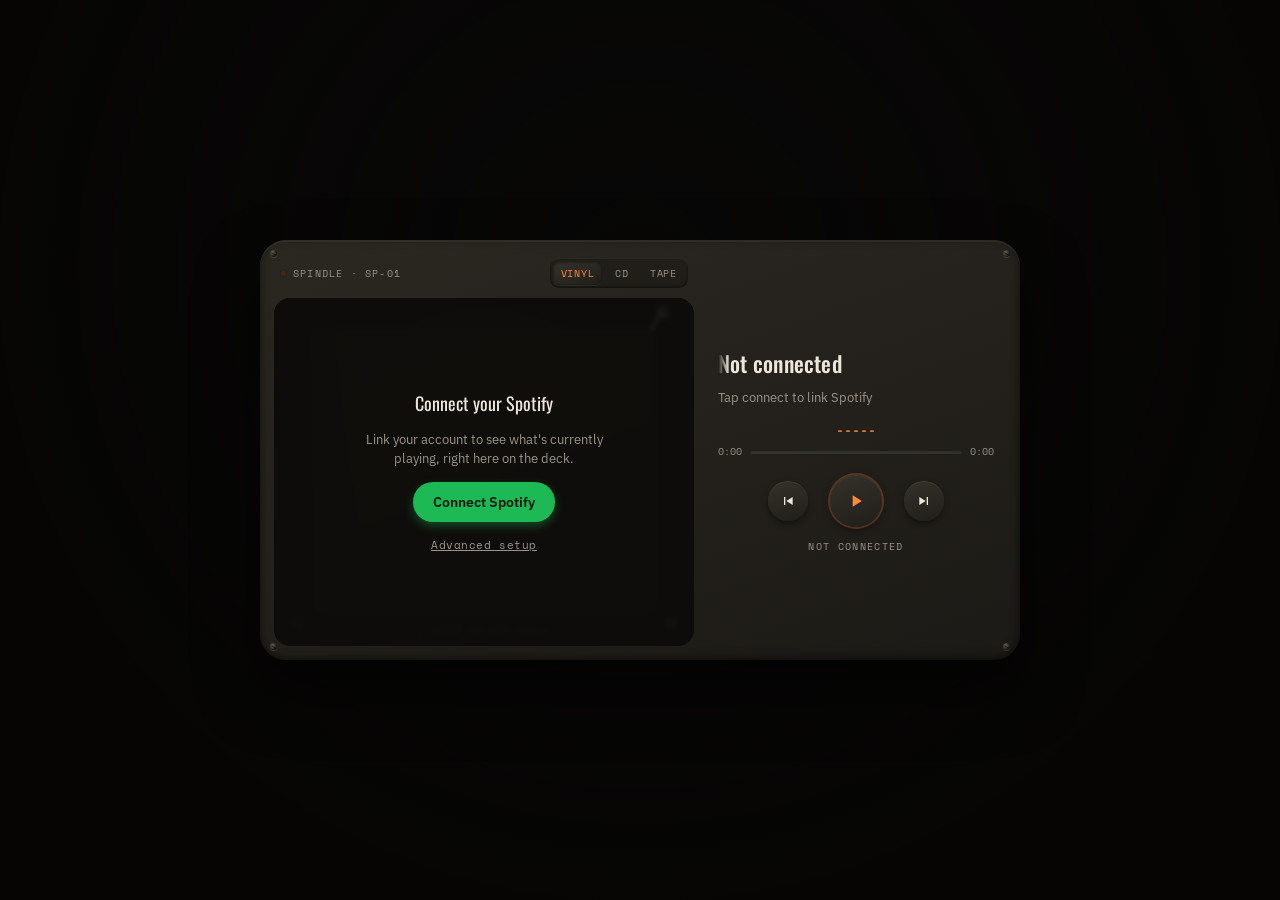
==== commit 5f0afb83: "Add files via upload" ====
--- a/index.html
+++ b/index.html
@@ -44,11 +44,11 @@
             <div class="vinyl-disc">
               <div class="vinyl-label" id="vinylLabel"></div>
             </div>
-            <div class="tonearm" id="tonearm">
-              <div class="tonearm-pivot"></div>
-              <div class="tonearm-rod"></div>
-              <div class="tonearm-head"></div>
-            </div>
+          </div>
+          <div class="tonearm" id="tonearm">
+            <div class="tonearm-pivot"></div>
+            <div class="tonearm-rod"></div>
+            <div class="tonearm-head"></div>
           </div>
           <div class="vinyl-lid" id="vinylLid"></div>
         </div>
--- a/style.css
+++ b/style.css
@@ -278,11 +278,11 @@
 }
 .tonearm {
   position: absolute;
-  top: -4%; right: 2%;
-  width: 44%;
-  height: 44%;
-  transform-origin: 92% 8%;
-  transform: rotate(-18deg);
+  top: 1%; right: 4%;
+  width: 40%;
+  height: 40%;
+  transform-origin: 90% 9%;
+  transform: rotate(-20deg);
   transition: transform 0.6s cubic-bezier(.4,1.4,.5,1) 0.25s;
   z-index: 2;
 }
@@ -498,6 +498,16 @@
   opacity: 0.35;
   filter: brightness(0.6);
 }
+.cassette-body.tape-change {
+  animation: tape-swap 0.9s cubic-bezier(.45,0,.2,1);
+}
+@keyframes tape-swap {
+  0%   { transform: rotateY(0deg) scale(1); opacity: 1; filter: brightness(1); }
+  38%  { transform: rotateY(-98deg) scale(0.92); opacity: 0.2; filter: brightness(0.5); }
+  52%  { transform: rotateY(-98deg) scale(0.9); opacity: 0.15; filter: brightness(0.45); }
+  66%  { transform: rotateY(-98deg) scale(0.92); opacity: 0.2; filter: brightness(0.5); }
+  100% { transform: rotateY(0deg) scale(1); opacity: 1; filter: brightness(1); }
+}
 
 /* ---------- Info strip ---------- */
 .info-strip {
@@ -930,7 +940,7 @@
 .toast.show { opacity: 1; transform: translateX(-50%) translateY(0); }
 
 @media (prefers-reduced-motion: reduce) {
-  .vinyl-disc-wrap, .cd-disc-wrap, .reel, .power-led, .equalizer .bar, .swipe-hint { animation: none !important; }
+  .vinyl-disc-wrap, .cd-disc-wrap, .reel, .power-led, .equalizer .bar, .swipe-hint, .cassette-body.tape-change { animation: none !important; }
 }
 
 /* ---------- Landscape layout ---------- */
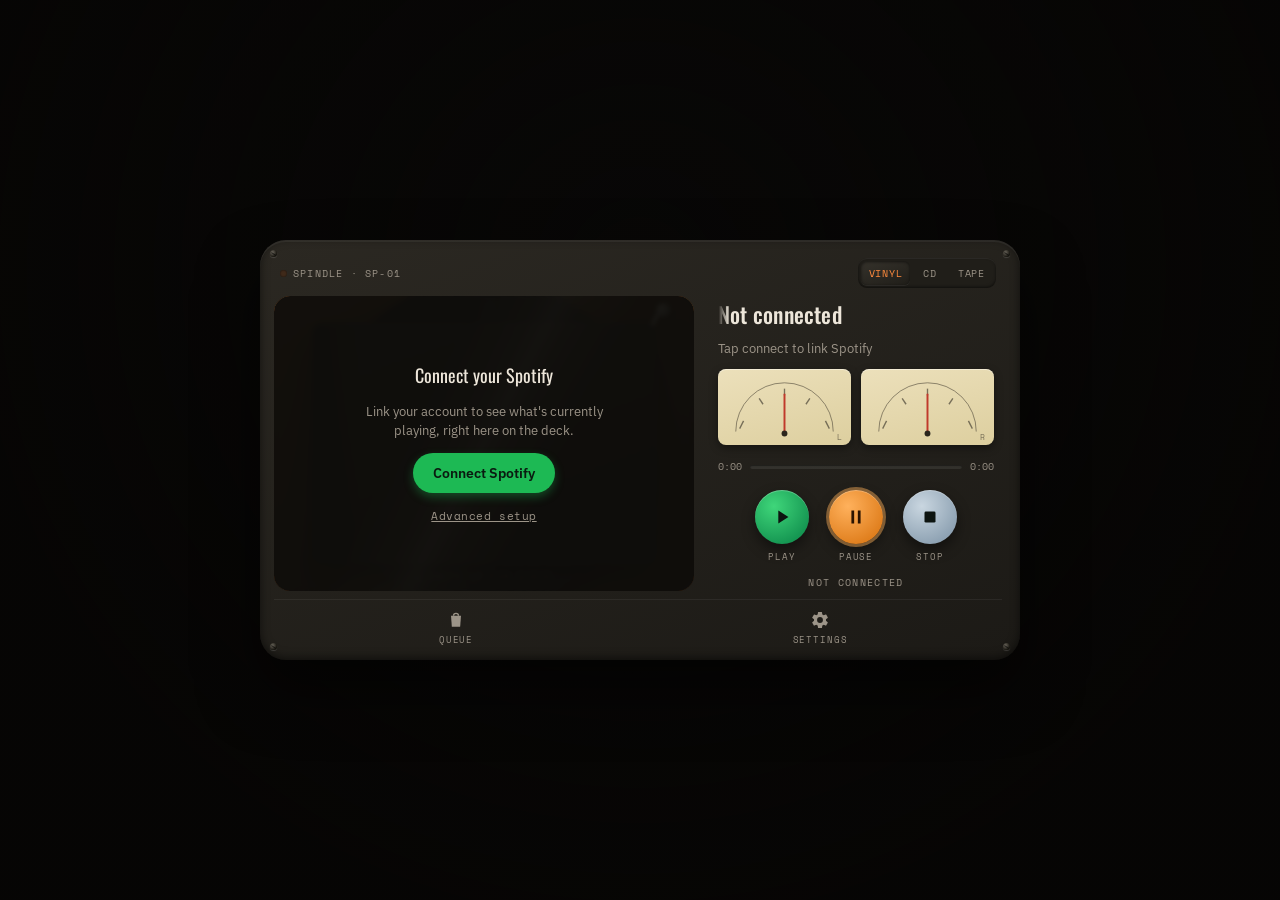
==== commit 29aca2f4: "Add files via upload" ====
--- a/index.html
+++ b/index.html
@@ -107,14 +107,6 @@
         <button class="link-btn" id="disconnectBtn" style="margin-top:14px;">Disconnect Spotify account</button>
       </div>
 
-      <button class="corner-btn gear-btn" id="gearBtn" title="Setup">
-        <svg viewBox="0 0 24 24"><path d="M19.14,12.94a7.14,7.14,0,0,0,.06-.94,7.14,7.14,0,0,0-.06-.94l2.03-1.58a.5.5,0,0,0,.12-.64l-1.92-3.32a.5.5,0,0,0-.6-.22l-2.39.96a7.3,7.3,0,0,0-1.63-.94L14.4,2.81A.5.5,0,0,0,13.9,2.4h-3.8a.5.5,0,0,0-.5.41l-.36,2.55a7.3,7.3,0,0,0-1.63.94l-2.39-.96a.5.5,0,0,0-.6.22L2.7,8.88a.5.5,0,0,0,.12.64L4.85,11.1a7.14,7.14,0,0,0-.06.94,7.14,7.14,0,0,0,.06.94L2.82,14.56a.5.5,0,0,0-.12.64l1.92,3.32a.5.5,0,0,0,.6.22l2.39-.96a7.3,7.3,0,0,0,1.63.94l.36,2.55a.5.5,0,0,0,.5.41h3.8a.5.5,0,0,0,.5-.41l.36-2.55a7.3,7.3,0,0,0,1.63-.94l2.39.96a.5.5,0,0,0,.6-.22l1.92-3.32a.5.5,0,0,0-.12-.64ZM12,15.5A3.5,3.5,0,1,1,15.5,12,3.5,3.5,0,0,1,12,15.5Z"/></svg>
-      </button>
-
-      <button class="corner-btn queue-btn" id="queueBtn" title="Queue">
-        <svg viewBox="0 0 24 24"><rect x="4" y="5" width="16" height="2" rx="1"/><rect x="4" y="11" width="16" height="2" rx="1"/><rect x="4" y="17" width="10" height="2" rx="1"/><circle cx="19" cy="18" r="2.6" fill="none" stroke="currentColor" stroke-width="1.4"/><path d="M19,15.6V18" stroke="currentColor" stroke-width="1.4" fill="none" stroke-linecap="round"/></svg>
-      </button>
-
       <div class="queue-panel" id="queuePanel">
         <div class="queue-header">
           <h3>Queue</h3>
@@ -137,26 +129,71 @@
     <div class="info-strip">
       <div class="track-title-mask"><span class="track-title" id="trackTitle">Not connected</span></div>
       <div class="track-artist" id="trackArtist">Tap connect to link Spotify</div>
-      <div class="equalizer" id="equalizer">
-        <span class="bar"></span><span class="bar"></span><span class="bar"></span><span class="bar"></span><span class="bar"></span>
+      <div class="vu-meters" id="vuMeters">
+        <div class="vu-meter">
+          <svg viewBox="0 0 120 68">
+            <path class="vu-scale" d="M10,58 A50,50 0 0,1 110,58" />
+            <line class="vu-tick" x1="14" y1="55" x2="18" y2="47" />
+            <line class="vu-tick" x1="34" y1="24" x2="38" y2="30" />
+            <line class="vu-tick" x1="60" y1="14" x2="60" y2="21" />
+            <line class="vu-tick" x1="86" y1="24" x2="82" y2="30" />
+            <line class="vu-tick" x1="106" y1="55" x2="102" y2="47" />
+            <line class="vu-needle" id="vuNeedleL" x1="60" y1="60" x2="60" y2="20" />
+            <circle class="vu-pivot" cx="60" cy="60" r="3" />
+          </svg>
+          <span class="vu-label">L</span>
+        </div>
+        <div class="vu-meter">
+          <svg viewBox="0 0 120 68">
+            <path class="vu-scale" d="M10,58 A50,50 0 0,1 110,58" />
+            <line class="vu-tick" x1="14" y1="55" x2="18" y2="47" />
+            <line class="vu-tick" x1="34" y1="24" x2="38" y2="30" />
+            <line class="vu-tick" x1="60" y1="14" x2="60" y2="21" />
+            <line class="vu-tick" x1="86" y1="24" x2="82" y2="30" />
+            <line class="vu-tick" x1="106" y1="55" x2="102" y2="47" />
+            <line class="vu-needle" id="vuNeedleR" x1="60" y1="60" x2="60" y2="20" />
+            <circle class="vu-pivot" cx="60" cy="60" r="3" />
+          </svg>
+          <span class="vu-label">R</span>
+        </div>
       </div>
       <div class="progress-row">
         <span id="elapsedTime">0:00</span>
         <div class="progress-track"><div class="progress-fill" id="progressFill"></div></div>
         <span id="durationTime">0:00</span>
       </div>
-      <div class="transport-row">
-        <button class="transport-btn" id="prevBtn">
-          <svg viewBox="0 0 24 24"><path d="M6,6h2v12H6ZM9.5,12,19,6V18Z"/></svg>
-        </button>
-        <button class="transport-btn play" id="playBtn">
-          <svg viewBox="0 0 24 24" id="playIcon"><path d="M8,5v14l11-7Z"/></svg>
-        </button>
-        <button class="transport-btn" id="nextBtn">
-          <svg viewBox="0 0 24 24"><path d="M16,6h2v12H16ZM5,6l9.5,6L5,18Z"/></svg>
-        </button>
+      <div class="big-transport">
+        <div class="big-transport-btn-wrap">
+          <button class="big-transport-btn play" id="playBtnBig">
+            <svg viewBox="0 0 24 24"><path d="M8,5v14l11-7Z"/></svg>
+          </button>
+          <span class="big-transport-label">Play</span>
+        </div>
+        <div class="big-transport-btn-wrap">
+          <button class="big-transport-btn pause" id="pauseBtnBig">
+            <svg viewBox="0 0 24 24"><path d="M7,5H10V19H7ZM14,5H17V19H14Z"/></svg>
+          </button>
+          <span class="big-transport-label">Pause</span>
+        </div>
+        <div class="big-transport-btn-wrap">
+          <button class="big-transport-btn stop" id="stopBtnBig">
+            <svg viewBox="0 0 24 24"><rect x="6" y="6" width="12" height="12" rx="1.5"/></svg>
+          </button>
+          <span class="big-transport-label">Stop</span>
+        </div>
       </div>
       <div class="status-line" id="statusLine">Not connected</div>
+    </div>
+
+    <div class="tab-bar">
+      <button class="tab-btn" id="queueTabBtn">
+        <svg viewBox="0 0 24 24"><path d="M6,7 L18,7 L17,20 L7,20 Z"/><path d="M9,7 a3,3 0 0 1 6,0" fill="none" stroke="currentColor" stroke-width="1.6"/></svg>
+        <span>Queue</span>
+      </button>
+      <button class="tab-btn" id="settingsTabBtn">
+        <svg viewBox="0 0 24 24"><path d="M19.14,12.94a7.14,7.14,0,0,0,.06-.94,7.14,7.14,0,0,0-.06-.94l2.03-1.58a.5.5,0,0,0,.12-.64l-1.92-3.32a.5.5,0,0,0-.6-.22l-2.39.96a7.3,7.3,0,0,0-1.63-.94L14.4,2.81A.5.5,0,0,0,13.9,2.4h-3.8a.5.5,0,0,0-.5.41l-.36,2.55a7.3,7.3,0,0,0-1.63.94l-2.39-.96a.5.5,0,0,0-.6.22L2.7,8.88a.5.5,0,0,0,.12.64L4.85,11.1a7.14,7.14,0,0,0-.06.94,7.14,7.14,0,0,0,.06.94L2.82,14.56a.5.5,0,0,0-.12.64l1.92,3.32a.5.5,0,0,0,.6.22l2.39-.96a7.3,7.3,0,0,0,1.63.94l.36,2.55a.5.5,0,0,0,.5.41h3.8a.5.5,0,0,0,.5-.41l.36-2.55a7.3,7.3,0,0,0,1.63-.94l2.39.96a.5.5,0,0,0,.6-.22l1.92-3.32a.5.5,0,0,0-.12-.64ZM12,15.5A3.5,3.5,0,1,1,15.5,12,3.5,3.5,0,0,1,12,15.5Z"/></svg>
+        <span>Settings</span>
+      </button>
     </div>
 
   </div>
--- a/style.css
+++ b/style.css
@@ -11,8 +11,8 @@
   --green-led: #6fcf77;
   --cream: #ede6da;
   --cream-dim: #9c9488;
-  --vinyl-black: #0b0b0c;
-  --vinyl-groove: #221f21;
+  --vinyl-black: #0a0a0b;
+  --vinyl-groove: #2a2527;
   --cassette-shell: #3a362f;
   --cassette-shell-2: #47423a;
   --spotify-green: #1db954;
@@ -176,6 +176,13 @@
   overflow: hidden;
   touch-action: none;
 }
+.media-window::before {
+  content: '';
+  position: absolute; inset: 0;
+  background: radial-gradient(circle at 80% 6%, rgba(255,196,130,0.32), rgba(255,196,130,0) 45%);
+  pointer-events: none;
+  z-index: 0;
+}
 
 .media-format {
   position: absolute; inset: 0;
@@ -201,6 +208,24 @@
   display: flex;
   align-items: center;
   justify-content: center;
+  background:
+    repeating-linear-gradient(98deg, rgba(255,255,255,0.035) 0px, rgba(255,255,255,0.035) 1px, transparent 1px, transparent 5px),
+    linear-gradient(155deg, #5c3d22, #2c1b0e 72%);
+  border-radius: 10px;
+}
+.vinyl-case::after {
+  content: '';
+  position: absolute; inset: 0;
+  background: linear-gradient(118deg,
+    rgba(255,224,168,0) 36%,
+    rgba(255,224,168,0.16) 46%,
+    rgba(255,242,216,0.32) 50%,
+    rgba(255,224,168,0.16) 54%,
+    rgba(255,224,168,0) 64%);
+  mix-blend-mode: screen;
+  pointer-events: none;
+  border-radius: 10px;
+  z-index: 5;
 }
 .vinyl-lid {
   position: absolute;
@@ -245,18 +270,12 @@
   background:
     repeating-radial-gradient(circle at center,
       var(--vinyl-groove) 0px, var(--vinyl-groove) 1px,
-      var(--vinyl-black) 2px, var(--vinyl-black) 3px);
+      var(--vinyl-black) 2px, #050506 3px);
   box-shadow: 0 10px 26px rgba(0,0,0,0.6), 0 0 0 2px rgba(0,0,0,0.4);
   display: flex;
   align-items: center;
   justify-content: center;
   position: relative;
-}
-.vinyl-disc::before {
-  content: '';
-  position: absolute; inset: 0;
-  border-radius: 50%;
-  background: linear-gradient(115deg, rgba(255,255,255,0.09) 0%, rgba(255,255,255,0) 30%);
 }
 .vinyl-label {
   width: 38%; height: 38%;
@@ -319,6 +338,19 @@
   display: flex;
   align-items: center;
   justify-content: center;
+}
+.cd-case::after {
+  content: '';
+  position: absolute; inset: 0;
+  background: linear-gradient(118deg,
+    rgba(205,232,255,0) 36%,
+    rgba(205,232,255,0.14) 46%,
+    rgba(232,246,255,0.28) 50%,
+    rgba(205,232,255,0.14) 54%,
+    rgba(205,232,255,0) 64%);
+  mix-blend-mode: screen;
+  pointer-events: none;
+  z-index: 5;
 }
 .cd-lid {
   position: absolute;
@@ -493,6 +525,28 @@
   transform-origin: 4% center;
   backface-visibility: hidden;
 }
+.cassette-body::before {
+  content: '';
+  position: absolute; inset: 0;
+  background: repeating-linear-gradient(90deg, rgba(0,0,0,0.06) 0px, rgba(0,0,0,0.06) 1px, transparent 1px, transparent 6px);
+  border-radius: 10px;
+  pointer-events: none;
+  opacity: 0.6;
+}
+.cassette-body::after {
+  content: '';
+  position: absolute; inset: 0;
+  background: linear-gradient(122deg,
+    rgba(255,255,255,0) 30%,
+    rgba(255,255,255,0.10) 45%,
+    rgba(255,255,255,0.24) 50%,
+    rgba(255,255,255,0.10) 55%,
+    rgba(255,255,255,0) 70%);
+  mix-blend-mode: screen;
+  pointer-events: none;
+  border-radius: 10px;
+  z-index: 3;
+}
 .cassette-body.flip-open {
   transform: rotateY(-52deg) translateX(-4%) scale(0.96);
   opacity: 0.35;
@@ -555,39 +609,56 @@
   letter-spacing: 0.06em;
 }
 
-/* ---------- Equalizer ---------- */
-.equalizer {
-  display: flex;
-  align-items: flex-end;
+/* ---------- VU Meters ---------- */
+.vu-meters {
+  display: flex;
+  gap: 10px;
   justify-content: center;
-  gap: 4px;
-  height: 18px;
-  padding: 1px 0 2px;
-}
-.equalizer .bar {
-  width: 4px;
-  height: 100%;
-  border-radius: 2px;
-  background: linear-gradient(180deg, rgba(var(--art-accent), 0.95), var(--amber));
-  transform: scaleY(0.12);
-  transform-origin: bottom;
-  animation: eq-bounce 1s ease-in-out infinite;
+  padding: 2px 0 4px;
+}
+.vu-meter {
+  position: relative;
+  width: 50%;
+  max-width: 150px;
+  background: linear-gradient(165deg, #ece0bb, #ddcf9f);
+  border-radius: 8px;
+  padding: 6px 8px 4px;
+  box-shadow: 0 3px 8px rgba(0,0,0,0.4), 0 1px 0 rgba(255,255,255,0.4) inset;
+}
+.vu-meter svg { width: 100%; height: auto; display: block; overflow: visible; }
+.vu-scale { fill: none; stroke: #4a4436; stroke-width: 1; opacity: 0.6; }
+.vu-tick { stroke: #4a4436; stroke-width: 1.4; opacity: 0.7; }
+.vu-needle {
+  stroke: #c0392b;
+  stroke-width: 2;
+  stroke-linecap: round;
+  transform-box: fill-box;
+  transform-origin: 50% 100%;
+  animation: vu-needle-sweep 2.2s ease-in-out infinite;
   animation-play-state: paused;
-  opacity: 0.85;
-}
-.equalizer.active .bar { animation-play-state: running; }
-.equalizer .bar:nth-child(1) { animation-duration: 0.62s; animation-delay: -0.3s; }
-.equalizer .bar:nth-child(2) { animation-duration: 0.81s; animation-delay: -0.1s; }
-.equalizer .bar:nth-child(3) { animation-duration: 0.54s; animation-delay: -0.5s; }
-.equalizer .bar:nth-child(4) { animation-duration: 0.73s; animation-delay: -0.2s; }
-.equalizer .bar:nth-child(5) { animation-duration: 0.88s; animation-delay: -0.4s; }
-@keyframes eq-bounce {
-  0%   { transform: scaleY(0.14); }
-  20%  { transform: scaleY(0.7); }
-  40%  { transform: scaleY(0.3); }
-  60%  { transform: scaleY(0.95); }
-  80%  { transform: scaleY(0.45); }
-  100% { transform: scaleY(0.14); }
+}
+.vu-pivot { fill: #2a251c; }
+.vu-meters.active .vu-needle { animation-play-state: running; }
+#vuNeedleL { animation-duration: 2.1s; animation-delay: -0.4s; }
+#vuNeedleR { animation-duration: 1.9s; animation-delay: -1.1s; }
+.vu-label {
+  position: absolute;
+  bottom: 2px; right: 8px;
+  font-family: var(--font-mono);
+  font-size: 8px;
+  letter-spacing: 0.1em;
+  color: #4a4436;
+  opacity: 0.7;
+}
+@keyframes vu-needle-sweep {
+  0%   { transform: rotate(-38deg); }
+  15%  { transform: rotate(22deg); }
+  32%  { transform: rotate(-14deg); }
+  48%  { transform: rotate(30deg); }
+  64%  { transform: rotate(-24deg); }
+  80%  { transform: rotate(14deg); }
+  92%  { transform: rotate(-6deg); }
+  100% { transform: rotate(-38deg); }
 }
 
 .progress-row {
@@ -613,33 +684,49 @@
   transition: width 0.4s linear;
 }
 
-.transport-row {
-  display: flex;
-  align-items: center;
+.big-transport {
+  display: flex;
+  align-items: flex-start;
   justify-content: center;
-  gap: 22px;
-  padding: 4px 0 0;
-}
-.transport-btn {
+  gap: 20px;
+  padding: 6px 0 0;
+}
+.big-transport-btn-wrap {
+  display: flex;
+  flex-direction: column;
+  align-items: center;
+  gap: 6px;
+}
+.big-transport-label {
+  font-family: var(--font-mono);
+  font-size: 9px;
+  letter-spacing: 0.1em;
+  text-transform: uppercase;
+  color: var(--cream-dim);
+}
+.big-transport-btn {
   border: none;
-  background: linear-gradient(160deg, #35322b, #201e19);
-  color: var(--cream);
-  width: 40px; height: 40px;
+  width: 54px; height: 54px;
   border-radius: 50%;
   display: flex;
   align-items: center;
   justify-content: center;
-  box-shadow: 0 3px 6px rgba(0,0,0,0.4), 0 1px 0 var(--bevel-light) inset;
   cursor: pointer;
-}
-.transport-btn:active { box-shadow: 0 1px 2px rgba(0,0,0,0.5) inset; }
-.transport-btn.play {
-  width: 52px; height: 52px;
-  color: var(--amber);
-  box-shadow: 0 0 0 2px rgba(255,138,61,0.25), 0 3px 8px rgba(0,0,0,0.45), 0 1px 0 var(--bevel-light) inset;
-}
-.transport-btn svg { width: 16px; height: 16px; fill: currentColor; }
-.transport-btn.play svg { width: 20px; height: 20px; }
+  color: #0d1410;
+  box-shadow: 0 6px 14px rgba(0,0,0,0.45), 0 1px 0 rgba(255,255,255,0.25) inset;
+  transition: box-shadow 0.2s, transform 0.15s;
+}
+.big-transport-btn:active { transform: scale(0.94); }
+.big-transport-btn svg { width: 22px; height: 22px; fill: currentColor; }
+.big-transport-btn.play { background: radial-gradient(circle at 35% 30%, #3fd67a, #159652 75%); }
+.big-transport-btn.pause { background: radial-gradient(circle at 35% 30%, #ffb15c, #e07f1e 75%); color: #2a1300; }
+.big-transport-btn.stop { background: radial-gradient(circle at 35% 30%, #c9d6e0, #8ea2b3 75%); }
+.big-transport-btn.play.active {
+  box-shadow: 0 0 0 3px rgba(63,214,122,0.4), 0 6px 14px rgba(0,0,0,0.45), 0 1px 0 rgba(255,255,255,0.25) inset;
+}
+.big-transport-btn.pause.active {
+  box-shadow: 0 0 0 3px rgba(255,177,92,0.45), 0 6px 14px rgba(0,0,0,0.45), 0 1px 0 rgba(255,255,255,0.25) inset;
+}
 
 .status-line {
   text-align: center;
@@ -762,18 +849,33 @@
   line-height: 1.5;
   font-family: var(--font-body);
 }
-.corner-btn {
-  position: absolute; bottom: 10px;
-  background: none; border: none;
-  color: var(--cream-dim);
-  opacity: 0.6;
-  width: 26px; height: 26px;
+.tab-bar {
+  display: flex;
+  border-top: 1px solid rgba(255,255,255,0.06);
+  padding-top: 8px;
+  margin-top: 2px;
+}
+.tab-btn {
+  flex: 1;
+  display: flex;
+  flex-direction: column;
+  align-items: center;
+  gap: 3px;
+  border: none;
+  background: none;
+  color: var(--cream-dim);
   cursor: pointer;
-  z-index: 4;
-}
-.corner-btn svg { width: 100%; height: 100%; fill: currentColor; }
-.gear-btn { right: 10px; }
-.queue-btn { left: 10px; }
+  padding: 2px 0 4px;
+  transition: color 0.2s;
+}
+.tab-btn svg { width: 20px; height: 20px; fill: currentColor; }
+.tab-btn span {
+  font-family: var(--font-mono);
+  font-size: 8.5px;
+  letter-spacing: 0.1em;
+  text-transform: uppercase;
+}
+.tab-btn.active { color: var(--amber); }
 
 .swipe-hint {
   position: absolute;
@@ -940,7 +1042,7 @@
 .toast.show { opacity: 1; transform: translateX(-50%) translateY(0); }
 
 @media (prefers-reduced-motion: reduce) {
-  .vinyl-disc-wrap, .cd-disc-wrap, .reel, .power-led, .equalizer .bar, .swipe-hint, .cassette-body.tape-change { animation: none !important; }
+  .vinyl-disc-wrap, .cd-disc-wrap, .reel, .power-led, .vu-needle, .swipe-hint, .cassette-body.tape-change { animation: none !important; }
 }
 
 /* ---------- Landscape layout ---------- */
@@ -953,13 +1055,14 @@
     max-height: 94dvh;
     display: grid;
     grid-template-columns: min(94dvh, 420px) 1fr;
-    grid-template-rows: auto 1fr;
+    grid-template-rows: auto 1fr auto;
     grid-template-areas:
-      "header info"
-      "media  info";
+      "header header"
+      "media  info"
+      "tabs   tabs";
     column-gap: 16px;
-    row-gap: 8px;
-    padding: 14px 18px 14px 14px;
+    row-gap: 6px;
+    padding: 14px 18px 10px 14px;
   }
   .deck-header { grid-area: header; }
   .media-window {
@@ -977,6 +1080,7 @@
     gap: 10px;
     padding: 0 8px;
   }
+  .tab-bar { grid-area: tabs; }
   .track-title { font-size: 22px; }
-  .transport-row { padding-top: 6px; }
-}
+  .big-transport { padding-top: 6px; }
+}
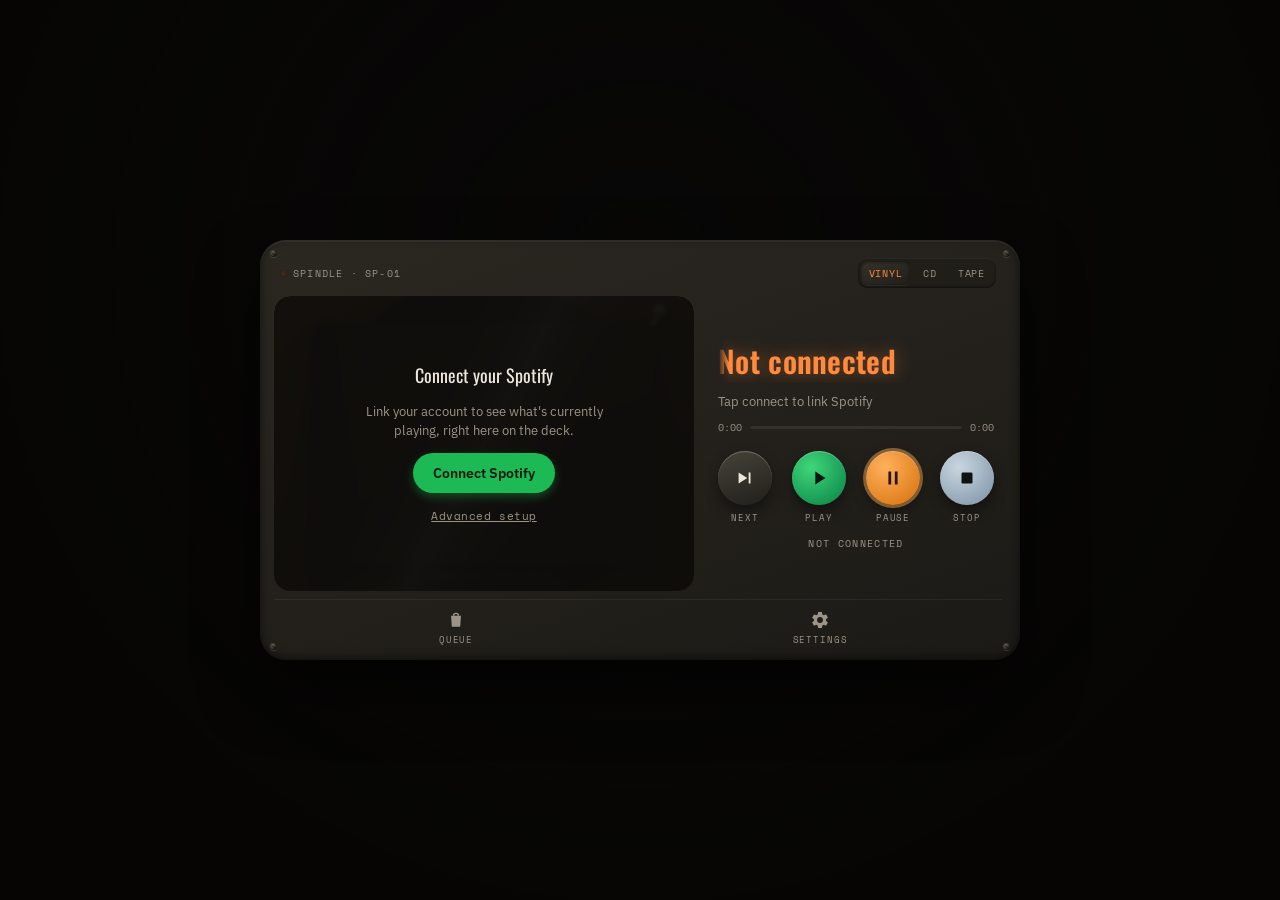
==== commit b48984b4: "Add files via upload" ====
--- a/index.html
+++ b/index.html
@@ -129,40 +129,18 @@
     <div class="info-strip">
       <div class="track-title-mask"><span class="track-title" id="trackTitle">Not connected</span></div>
       <div class="track-artist" id="trackArtist">Tap connect to link Spotify</div>
-      <div class="vu-meters" id="vuMeters">
-        <div class="vu-meter">
-          <svg viewBox="0 0 120 68">
-            <path class="vu-scale" d="M10,58 A50,50 0 0,1 110,58" />
-            <line class="vu-tick" x1="14" y1="55" x2="18" y2="47" />
-            <line class="vu-tick" x1="34" y1="24" x2="38" y2="30" />
-            <line class="vu-tick" x1="60" y1="14" x2="60" y2="21" />
-            <line class="vu-tick" x1="86" y1="24" x2="82" y2="30" />
-            <line class="vu-tick" x1="106" y1="55" x2="102" y2="47" />
-            <line class="vu-needle" id="vuNeedleL" x1="60" y1="60" x2="60" y2="20" />
-            <circle class="vu-pivot" cx="60" cy="60" r="3" />
-          </svg>
-          <span class="vu-label">L</span>
-        </div>
-        <div class="vu-meter">
-          <svg viewBox="0 0 120 68">
-            <path class="vu-scale" d="M10,58 A50,50 0 0,1 110,58" />
-            <line class="vu-tick" x1="14" y1="55" x2="18" y2="47" />
-            <line class="vu-tick" x1="34" y1="24" x2="38" y2="30" />
-            <line class="vu-tick" x1="60" y1="14" x2="60" y2="21" />
-            <line class="vu-tick" x1="86" y1="24" x2="82" y2="30" />
-            <line class="vu-tick" x1="106" y1="55" x2="102" y2="47" />
-            <line class="vu-needle" id="vuNeedleR" x1="60" y1="60" x2="60" y2="20" />
-            <circle class="vu-pivot" cx="60" cy="60" r="3" />
-          </svg>
-          <span class="vu-label">R</span>
-        </div>
-      </div>
       <div class="progress-row">
         <span id="elapsedTime">0:00</span>
         <div class="progress-track"><div class="progress-fill" id="progressFill"></div></div>
         <span id="durationTime">0:00</span>
       </div>
       <div class="big-transport">
+        <div class="big-transport-btn-wrap">
+          <button class="big-transport-btn next" id="nextBtnBig">
+            <svg viewBox="0 0 24 24"><path d="M16,6h2v12H16ZM5,6l9.5,6L5,18Z"/></svg>
+          </button>
+          <span class="big-transport-label">Next</span>
+        </div>
         <div class="big-transport-btn-wrap">
           <button class="big-transport-btn play" id="playBtnBig">
             <svg viewBox="0 0 24 24"><path d="M8,5v14l11-7Z"/></svg>
--- a/style.css
+++ b/style.css
@@ -307,11 +307,12 @@
 }
 .tonearm.playing { transform: rotate(6deg); }
 .tonearm-pivot {
-  position: absolute; top: 4%; right: 4%;
+  position: absolute; top: calc(9% - 7px); right: calc(9% - 5px);
   width: 14px; height: 14px;
   border-radius: 50%;
   background: radial-gradient(circle at 35% 35%, #cfc7b8, #6d675a 75%);
   box-shadow: 0 2px 4px rgba(0,0,0,0.5);
+  z-index: 1;
 }
 .tonearm-rod {
   position: absolute; top: 9%; right: 9%;
@@ -579,10 +580,11 @@
 .track-title {
   display: inline-block;
   font-family: var(--font-display);
-  font-size: 19px;
-  font-weight: 500;
+  font-size: 27px;
+  font-weight: 600;
   letter-spacing: 0.01em;
-  color: var(--cream);
+  color: rgb(var(--art-accent));
+  text-shadow: 0 0 18px rgba(var(--art-accent), 0.45);
 }
 .track-title.scrolling {
   animation: marquee linear infinite;
@@ -607,58 +609,6 @@
   color: var(--cream-dim);
   opacity: 0.7;
   letter-spacing: 0.06em;
-}
-
-/* ---------- VU Meters ---------- */
-.vu-meters {
-  display: flex;
-  gap: 10px;
-  justify-content: center;
-  padding: 2px 0 4px;
-}
-.vu-meter {
-  position: relative;
-  width: 50%;
-  max-width: 150px;
-  background: linear-gradient(165deg, #ece0bb, #ddcf9f);
-  border-radius: 8px;
-  padding: 6px 8px 4px;
-  box-shadow: 0 3px 8px rgba(0,0,0,0.4), 0 1px 0 rgba(255,255,255,0.4) inset;
-}
-.vu-meter svg { width: 100%; height: auto; display: block; overflow: visible; }
-.vu-scale { fill: none; stroke: #4a4436; stroke-width: 1; opacity: 0.6; }
-.vu-tick { stroke: #4a4436; stroke-width: 1.4; opacity: 0.7; }
-.vu-needle {
-  stroke: #c0392b;
-  stroke-width: 2;
-  stroke-linecap: round;
-  transform-box: fill-box;
-  transform-origin: 50% 100%;
-  animation: vu-needle-sweep 2.2s ease-in-out infinite;
-  animation-play-state: paused;
-}
-.vu-pivot { fill: #2a251c; }
-.vu-meters.active .vu-needle { animation-play-state: running; }
-#vuNeedleL { animation-duration: 2.1s; animation-delay: -0.4s; }
-#vuNeedleR { animation-duration: 1.9s; animation-delay: -1.1s; }
-.vu-label {
-  position: absolute;
-  bottom: 2px; right: 8px;
-  font-family: var(--font-mono);
-  font-size: 8px;
-  letter-spacing: 0.1em;
-  color: #4a4436;
-  opacity: 0.7;
-}
-@keyframes vu-needle-sweep {
-  0%   { transform: rotate(-38deg); }
-  15%  { transform: rotate(22deg); }
-  32%  { transform: rotate(-14deg); }
-  48%  { transform: rotate(30deg); }
-  64%  { transform: rotate(-24deg); }
-  80%  { transform: rotate(14deg); }
-  92%  { transform: rotate(-6deg); }
-  100% { transform: rotate(-38deg); }
 }
 
 .progress-row {
@@ -721,6 +671,7 @@
 .big-transport-btn.play { background: radial-gradient(circle at 35% 30%, #3fd67a, #159652 75%); }
 .big-transport-btn.pause { background: radial-gradient(circle at 35% 30%, #ffb15c, #e07f1e 75%); color: #2a1300; }
 .big-transport-btn.stop { background: radial-gradient(circle at 35% 30%, #c9d6e0, #8ea2b3 75%); }
+.big-transport-btn.next { background: linear-gradient(160deg, #46433a, #211f1a); color: var(--cream); }
 .big-transport-btn.play.active {
   box-shadow: 0 0 0 3px rgba(63,214,122,0.4), 0 6px 14px rgba(0,0,0,0.45), 0 1px 0 rgba(255,255,255,0.25) inset;
 }
@@ -1042,7 +993,7 @@
 .toast.show { opacity: 1; transform: translateX(-50%) translateY(0); }
 
 @media (prefers-reduced-motion: reduce) {
-  .vinyl-disc-wrap, .cd-disc-wrap, .reel, .power-led, .vu-needle, .swipe-hint, .cassette-body.tape-change { animation: none !important; }
+  .vinyl-disc-wrap, .cd-disc-wrap, .reel, .power-led, .swipe-hint, .cassette-body.tape-change { animation: none !important; }
 }
 
 /* ---------- Landscape layout ---------- */
@@ -1081,6 +1032,6 @@
     padding: 0 8px;
   }
   .tab-bar { grid-area: tabs; }
-  .track-title { font-size: 22px; }
+  .track-title { font-size: 30px; }
   .big-transport { padding-top: 6px; }
 }
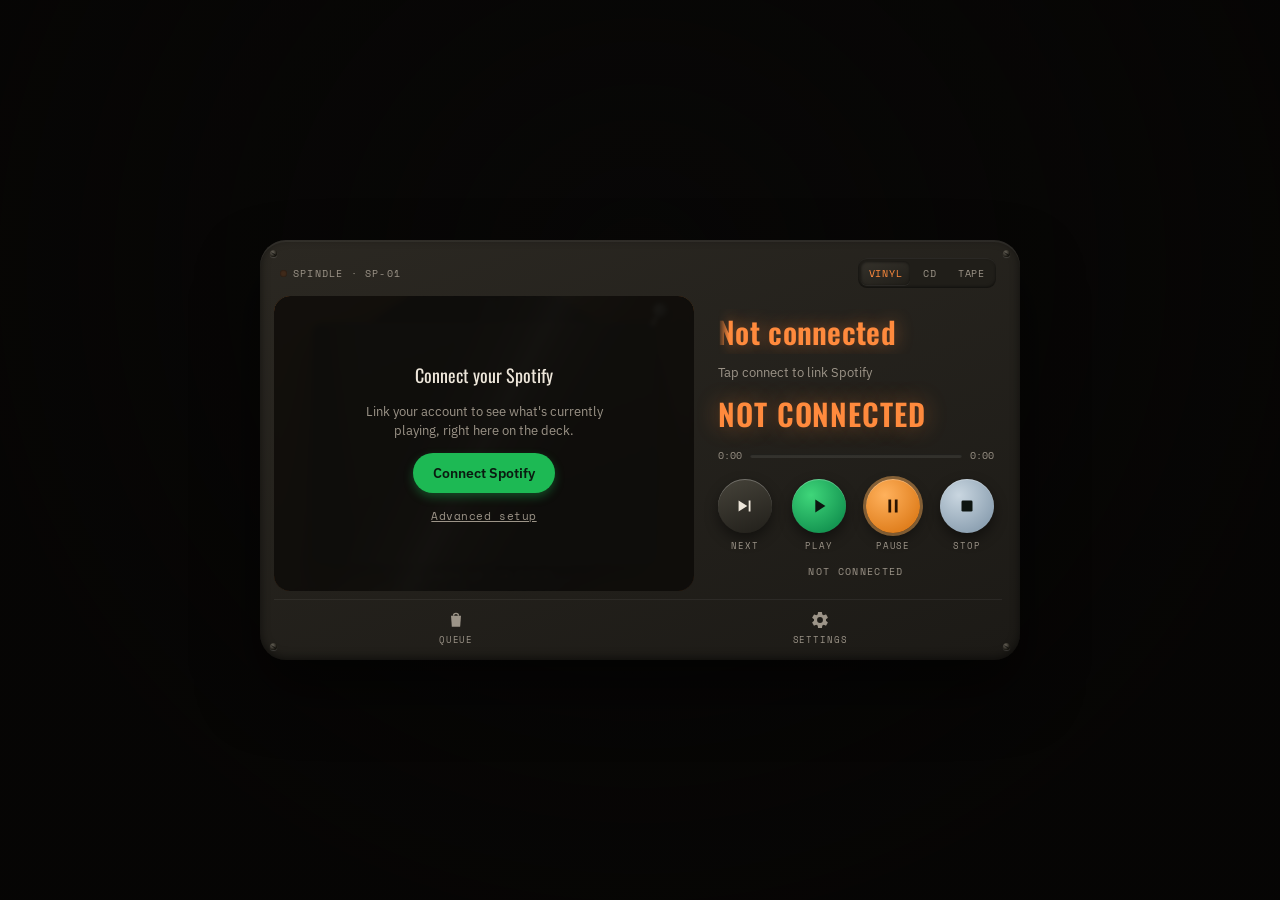
==== commit 5220662e: "Add files via upload" ====
--- a/index.html
+++ b/index.html
@@ -47,8 +47,9 @@
           </div>
           <div class="tonearm" id="tonearm">
             <div class="tonearm-pivot"></div>
-            <div class="tonearm-rod"></div>
-            <div class="tonearm-head"></div>
+            <div class="tonearm-rod">
+              <div class="tonearm-head" id="tonearmHead"></div>
+            </div>
           </div>
           <div class="vinyl-lid" id="vinylLid"></div>
         </div>
@@ -58,7 +59,7 @@
         <div class="cd-case">
           <div class="cd-disc-wrap" id="cdWrap">
             <div class="cd-disc" id="cdDisc">
-              <div class="cd-hub"></div>
+              <div class="cd-hub" id="cdHub"></div>
             </div>
           </div>
           <div class="cd-lid" id="cdLid"></div>
@@ -129,6 +130,7 @@
     <div class="info-strip">
       <div class="track-title-mask"><span class="track-title" id="trackTitle">Not connected</span></div>
       <div class="track-artist" id="trackArtist">Tap connect to link Spotify</div>
+      <div class="now-playing-status" id="nowPlayingStatus">Not connected</div>
       <div class="progress-row">
         <span id="elapsedTime">0:00</span>
         <div class="progress-track"><div class="progress-fill" id="progressFill"></div></div>
--- a/style.css
+++ b/style.css
@@ -324,11 +324,20 @@
   box-shadow: 0 1px 2px rgba(0,0,0,0.4);
 }
 .tonearm-head {
-  position: absolute; bottom: 6%; left: -14%;
+  position: absolute;
+  bottom: -4px; left: 50%;
   width: 16px; height: 9px;
+  transform: translateX(-50%);
   background: linear-gradient(160deg, #3a3730, #17150f);
   border-radius: 2px;
   box-shadow: 0 1px 2px rgba(0,0,0,0.5);
+  cursor: pointer;
+}
+.tonearm-head.queue-tap { animation: head-pulse 0.45s ease; }
+@keyframes head-pulse {
+  0%   { transform: translateX(-50%) scale(1); }
+  40%  { transform: translateX(-50%) scale(1.6); box-shadow: 0 0 0 7px rgba(255,255,255,0.16); }
+  100% { transform: translateX(-50%) scale(1); }
 }
 
 /* ---------- CD ---------- */
@@ -415,6 +424,13 @@
   border-radius: 50%;
   background: radial-gradient(circle at center, #cfd3d6 0%, #cfd3d6 34%, rgba(207,211,214,0.35) 36%, rgba(207,211,214,0.35) 62%, #100f0d 64%, #100f0d 100%);
   box-shadow: 0 0 0 1px rgba(0,0,0,0.3);
+  cursor: pointer;
+}
+.cd-hub.queue-tap { animation: hub-pulse 0.45s ease; }
+@keyframes hub-pulse {
+  0%   { transform: translate(-50%,-50%) scale(1); }
+  40%  { transform: translate(-50%,-50%) scale(1.35); box-shadow: 0 0 0 8px rgba(255,255,255,0.18); }
+  100% { transform: translate(-50%,-50%) scale(1); }
 }
 
 /* ---------- CASSETTE ---------- */
@@ -549,9 +565,9 @@
   z-index: 3;
 }
 .cassette-body.flip-open {
-  transform: rotateY(-52deg) translateX(-4%) scale(0.96);
-  opacity: 0.35;
-  filter: brightness(0.6);
+  transform: rotateY(-78deg) translateX(-8%) scale(0.9);
+  opacity: 0.22;
+  filter: brightness(0.5);
 }
 .cassette-body.tape-change {
   animation: tape-swap 0.9s cubic-bezier(.45,0,.2,1);
@@ -609,6 +625,19 @@
   color: var(--cream-dim);
   opacity: 0.7;
   letter-spacing: 0.06em;
+}
+
+.now-playing-status {
+  font-family: var(--font-display);
+  font-weight: 600;
+  font-size: 30px;
+  line-height: 1.1;
+  letter-spacing: 0.03em;
+  text-transform: uppercase;
+  color: rgb(var(--art-accent));
+  text-shadow: 0 0 22px rgba(var(--art-accent), 0.4);
+  padding: 6px 0 8px;
+  transition: color 0.6s ease, text-shadow 0.6s ease;
 }
 
 .progress-row {
@@ -859,13 +888,14 @@
   flex-direction: column;
   gap: 10px;
   opacity: 0;
-  transform: translateY(22px) scale(0.98);
+  transform-origin: var(--queue-origin-x, 50%) var(--queue-origin-y, 65%);
+  transform: scale(0.18);
   pointer-events: none;
-  transition: opacity 0.4s ease, transform 0.4s cubic-bezier(.2,.9,.3,1);
+  transition: opacity 0.35s ease, transform 0.5s cubic-bezier(.25,1.15,.35,1);
 }
 .queue-panel.visible {
   opacity: 1;
-  transform: translateY(0) scale(1);
+  transform: scale(1);
   pointer-events: auto;
 }
 .queue-header {
